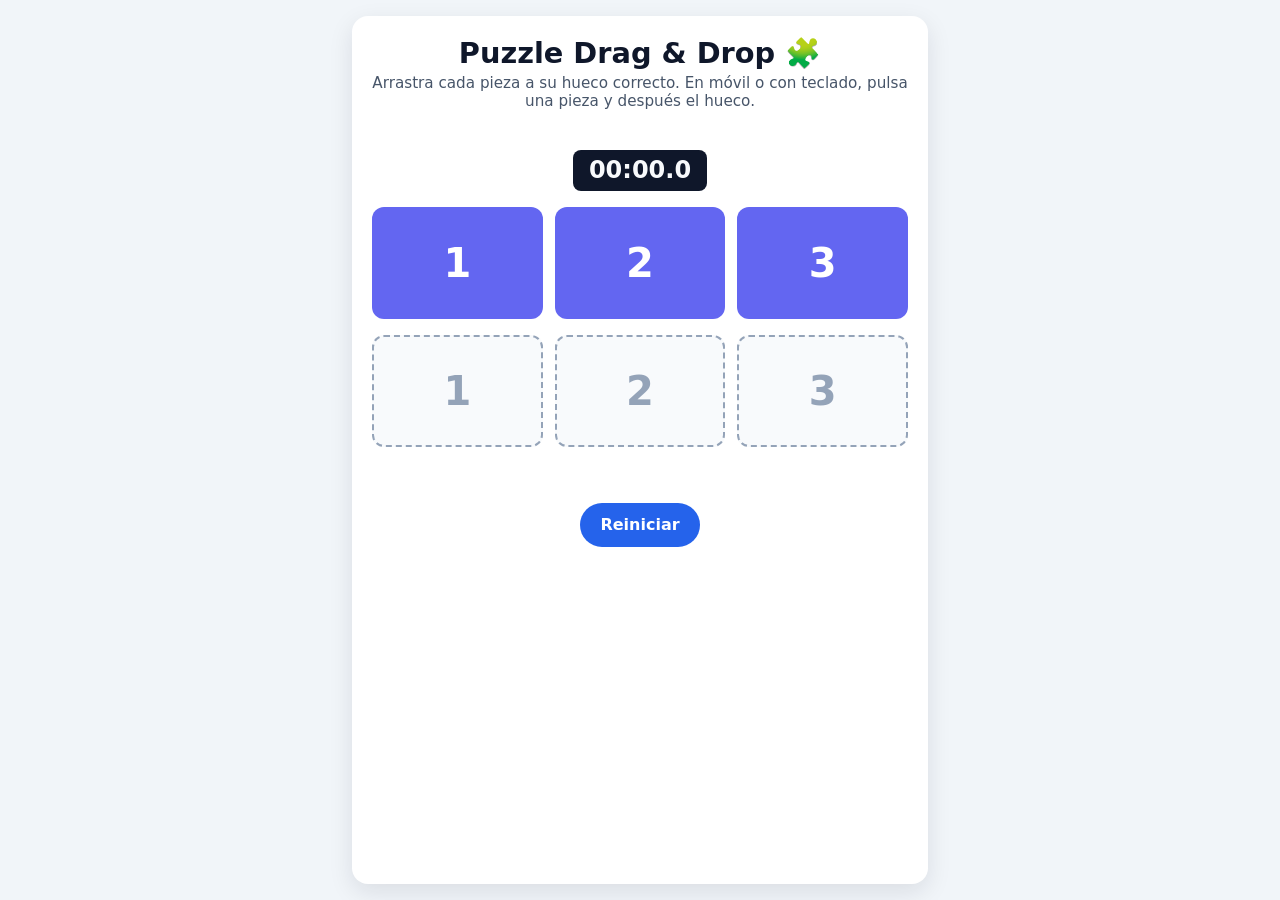
==== Practica-Puzzle-Drag-Drop/index.html @ fbfdaf1f "Add files via upload" ====
<!DOCTYPE html>
<html lang="es">
<head>
  <meta charset="UTF-8">
  <meta name="viewport" content="width=device-width, initial-scale=1.0">
  <title>Puzzle Drag &amp; Drop con temporizador</title>
  <style>
    * { box-sizing: border-box; }

    body {
      margin: 0;
      min-height: 100vh;
      font-family: system-ui, -apple-system, "Segoe UI", Roboto, sans-serif;
      background: #f1f5f9;
      color: #0f172a;
      display: flex;
      justify-content: center;
      padding: 1rem;
    }

    :focus-visible {
      outline: 3px solid #f59e0b;
      outline-offset: 3px;
    }

    .puzzle {
      width: 100%;
      max-width: 36rem;
      background: #ffffff;
      border-radius: 1rem;
      padding: 1.25rem;
      box-shadow: 0 0.5rem 1.5rem rgba(15, 23, 42, 0.1);
      text-align: center;
    }

    h1 {
      font-size: clamp(1.3rem, 5vw, 1.8rem);
      margin: 0 0 0.25rem;
    }

    .instrucciones {
      margin: 0 0 1rem;
      color: #475569;
      font-size: 0.95rem;
    }

    /* Temporizador */
    .temporizador {
      display: inline-block;
      font-size: 1.5rem;
      font-weight: 700;
      font-variant-numeric: tabular-nums;
      background: #0f172a;
      color: #f8fafc;
      padding: 0.4rem 1rem;
      border-radius: 0.5rem;
      margin-bottom: 1rem;
    }

    .temporizador.completado {
      background: #15803d;
    }

    /* Piezas */
    .piezas,
    .huecos {
      display: grid;
      grid-template-columns: repeat(3, 1fr);
      gap: 0.75rem;
      margin-bottom: 1rem;
    }

    .pieza {
      min-height: 5.5rem;
      display: flex;
      align-items: center;
      justify-content: center;
      font-size: 2rem;
      font-weight: 700;
      color: #ffffff;
      background: #6366f1;
      border-radius: 0.75rem;
      cursor: grab;
      user-select: none;
      touch-action: none;
      transition: transform 0.15s ease;
    }

    .pieza:active { cursor: grabbing; }

    .pieza.seleccionada {
      transform: scale(1.06);
      box-shadow: 0 0 0 4px #f59e0b;
    }

    .pieza.colocada {
      cursor: default;
      background: #15803d;
    }

    /* Huecos */
    .hueco {
      min-height: 5.5rem;
      display: flex;
      align-items: center;
      justify-content: center;
      font-size: 2rem;
      font-weight: 700;
      color: #94a3b8;
      border: 2px dashed #94a3b8;
      border-radius: 0.75rem;
      background: #f8fafc;
    }

    .hueco.sobre {
      background: #e0e7ff;
      border-color: #6366f1;
    }

    .hueco.correcto {
      background: #dcfce7;
      border: 2px solid #15803d;
      color: #15803d;
    }

    .hueco.incorrecto {
      border-color: #b91c1c;
    }

    .resultado {
      min-height: 1.5em;
      font-weight: 600;
      margin: 0.5rem 0 1rem;
    }

    .resultado.error { color: #b91c1c; }
    .resultado.ok { color: #15803d; }

    .boton {
      min-height: 2.75rem;
      padding: 0.5rem 1.25rem;
      font: inherit;
      font-weight: 600;
      color: #ffffff;
      background: #2563eb;
      border: 0;
      border-radius: 999px;
      cursor: pointer;
    }

    .boton:hover { background: #1d4ed8; }

    @media (min-width: 40rem) {
      .pieza, .hueco { min-height: 7rem; font-size: 2.5rem; }
    }
  </style>
</head>
<body>

  <main class="puzzle">
    <h1>Puzzle Drag &amp; Drop 🧩</h1>
    <p class="instrucciones">
      Arrastra cada pieza a su hueco correcto. En móvil o con teclado, pulsa una pieza y después el hueco.
    </p>

    <p class="temporizador" id="temporizador" aria-live="off">00:00.0</p>

    <!-- Piezas que el usuario arrastra -->
    <div class="piezas" id="piezas" aria-label="Piezas">
      <div class="pieza" draggable="true" id="pieza-1" data-valor="1" tabindex="0" role="button" aria-label="Pieza 1">1</div>
      <div class="pieza" draggable="true" id="pieza-2" data-valor="2" tabindex="0" role="button" aria-label="Pieza 2">2</div>
      <div class="pieza" draggable="true" id="pieza-3" data-valor="3" tabindex="0" role="button" aria-label="Pieza 3">3</div>
    </div>

    <!-- Huecos donde se sueltan las piezas -->
    <div class="huecos" id="huecos" aria-label="Huecos">
      <div class="hueco" data-correcto="1" tabindex="0" aria-label="Hueco 1">1</div>
      <div class="hueco" data-correcto="2" tabindex="0" aria-label="Hueco 2">2</div>
      <div class="hueco" data-correcto="3" tabindex="0" aria-label="Hueco 3">3</div>
    </div>

    <p class="resultado" id="resultado" aria-live="polite"></p>

    <button type="button" class="boton" id="reiniciar">Reiniciar</button>
  </main>

  <script>
    const piezas = document.querySelectorAll('.pieza');
    const huecos = document.querySelectorAll('.hueco');
    const temporizadorEl = document.getElementById('temporizador');
    const resultado = document.getElementById('resultado');
    const botonReiniciar = document.getElementById('reiniciar');

    let piezaSeleccionada = null;
    let colocadas = 0;
    let inicio = null;          // momento en que empieza el cronómetro
    let intervalo = null;       // referencia del setInterval
    let tiempoFinal = null;

    // ---------- TEMPORIZADOR ----------
    function formatear(ms) {
      const decimas = Math.floor((ms % 1000) / 100);
      const segundos = Math.floor(ms / 1000) % 60;
      const minutos = Math.floor(ms / 60000);
      return `${String(minutos).padStart(2, '0')}:${String(segundos).padStart(2, '0')}.${decimas}`;
    }

    function arrancarCronometro() {
      if (inicio !== null) return; // solo arranca una vez
      inicio = Date.now();
      intervalo = setInterval(() => {
        temporizadorEl.textContent = formatear(Date.now() - inicio);
      }, 100);
    }

    function pararCronometro() {
      clearInterval(intervalo);
      tiempoFinal = Date.now() - inicio;
      temporizadorEl.textContent = formatear(tiempoFinal);
      temporizadorEl.classList.add('completado');
    }

    // ---------- LÓGICA DE COLOCAR PIEZA ----------
    function colocar(pieza, hueco) {
      const valorPieza = pieza.dataset.valor;
      const valorHueco = hueco.dataset.correcto;

      arrancarCronometro();

      if (valorPieza === valorHueco) {
        hueco.textContent = pieza.textContent;
        hueco.classList.remove('sobre', 'incorrecto');
        hueco.classList.add('correcto');
        hueco.dataset.ocupado = 'true';
        pieza.classList.add('colocada');
        pieza.draggable = false;
        pieza.setAttribute('aria-disabled', 'true');
        colocadas++;
        resultado.className = 'resultado ok';
        resultado.textContent = '¡Correcto!';

        if (colocadas === piezas.length) {
          pararCronometro();
          resultado.className = 'resultado ok';
          resultado.textContent = `¡Puzzle completado en ${formatear(tiempoFinal)}!`;
        }
      } else {
        hueco.classList.add('incorrecto');
        resultado.className = 'resultado error';
        resultado.textContent = 'Esa pieza no va en ese hueco. Inténtalo de nuevo.';
      }

      quitarSeleccion();
    }

    function quitarSeleccion() {
      if (piezaSeleccionada) piezaSeleccionada.classList.remove('seleccionada');
      piezaSeleccionada = null;
    }

    // ---------- DRAG & DROP (ratón) ----------
    piezas.forEach(pieza => {
      pieza.addEventListener('dragstart', event => {
        event.dataTransfer.setData('text/plain', pieza.id);
        event.dataTransfer.effectAllowed = 'move';
        pieza.classList.add('seleccionada');
        piezaSeleccionada = pieza;
      });

      pieza.addEventListener('dragend', () => {
        quitarSeleccion();
      });

      // ---------- SELECCIÓN CON TECLADO Y TÁCTIL ----------
      pieza.addEventListener('click', () => {
        if (pieza.classList.contains('colocada')) return;
        quitarSeleccion();
        piezaSeleccionada = pieza;
        pieza.classList.add('seleccionada');
        resultado.className = 'resultado';
        resultado.textContent = 'Pieza seleccionada. Ahora pulsa su hueco.';
      });

      pieza.addEventListener('keydown', event => {
        if (event.key === 'Enter' || event.key === ' ') {
          event.preventDefault();
          pieza.click();
        }
      });
    });

    huecos.forEach(hueco => {
      hueco.addEventListener('dragover', event => {
        event.preventDefault(); // necesario para permitir soltar
        hueco.classList.add('sobre');
      });

      hueco.addEventListener('dragleave', () => {
        hueco.classList.remove('sobre');
      });

      hueco.addEventListener('drop', event => {
        event.preventDefault();
        hueco.classList.remove('sobre');
        const id = event.dataTransfer.getData('text/plain');
        const pieza = document.getElementById(id);
        if (pieza && !hueco.dataset.ocupado) colocar(pieza, hueco);
      });

      // ---------- SELECCIÓN CON TECLADO Y TÁCTIL ----------
      hueco.addEventListener('click', () => {
        if (!piezaSeleccionada || hueco.dataset.ocupado) return;
        colocar(piezaSeleccionada, hueco);
      });

      hueco.addEventListener('keydown', event => {
        if (event.key === 'Enter' || event.key === ' ') {
          event.preventDefault();
          hueco.click();
        }
      });
    });

    // ---------- REINICIAR ----------
    botonReiniciar.addEventListener('click', () => {
      clearInterval(intervalo);
      inicio = null;
      colocadas = 0;
      tiempoFinal = null;
      temporizadorEl.textContent = '00:00.0';
      temporizadorEl.classList.remove('completado');
      resultado.className = 'resultado';
      resultado.textContent = '';

      piezas.forEach(p => {
        p.classList.remove('colocada', 'seleccionada');
        p.draggable = true;
        p.removeAttribute('aria-disabled');
      });

      huecos.forEach(h => {
        h.textContent = h.dataset.correcto;
        h.classList.remove('correcto', 'incorrecto', 'sobre');
        delete h.dataset.ocupado;
      });

      piezaSeleccionada = null;
    });
  </script>

</body>
</html>
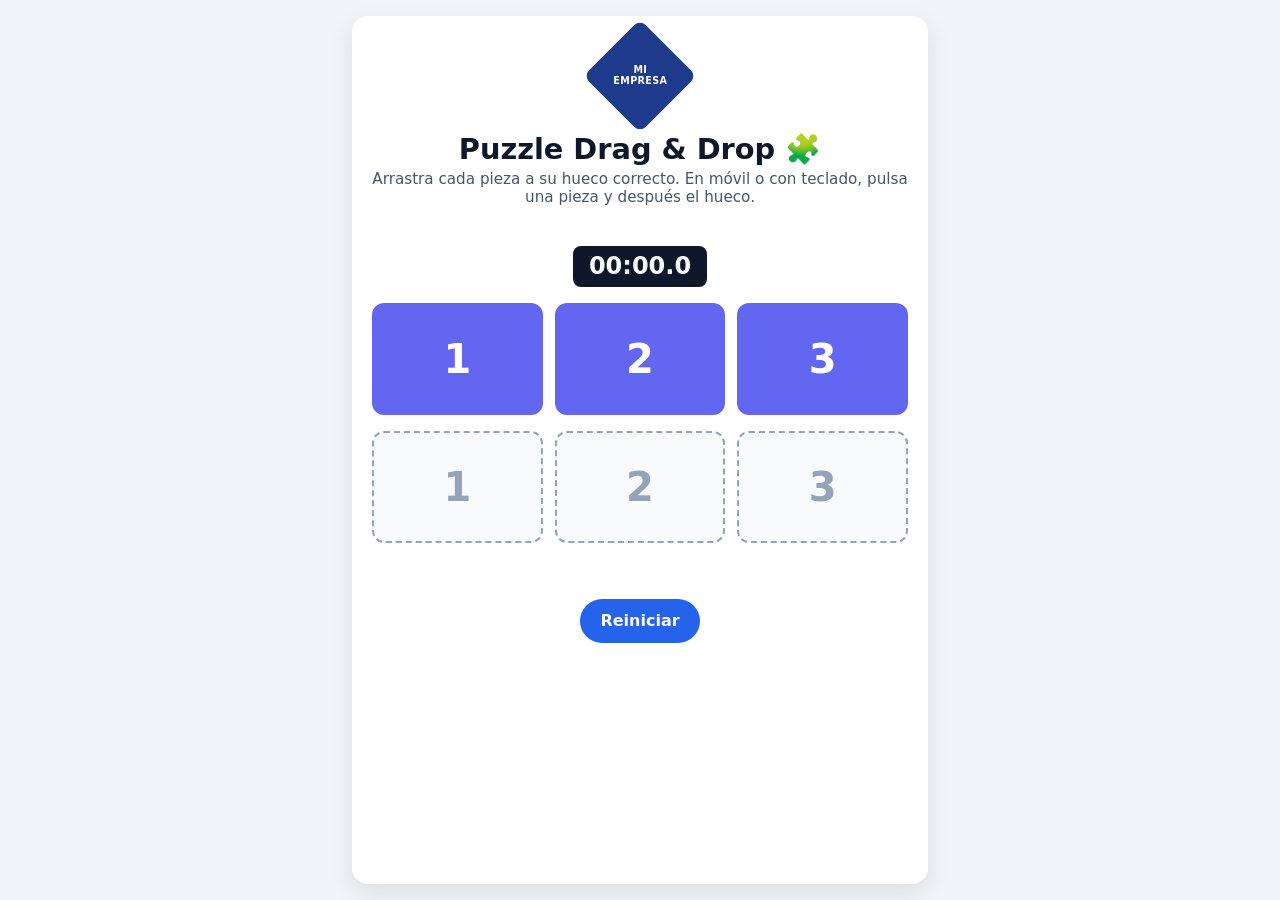
==== commit 219e4006: "Add files via upload" ====
--- a/Practica-Puzzle-Drag-Drop/index.html
+++ b/Practica-Puzzle-Drag-Drop/index.html
@@ -31,6 +31,34 @@
       padding: 1.25rem;
       box-shadow: 0 0.5rem 1.5rem rgba(15, 23, 42, 0.1);
       text-align: center;
+    }
+
+    /* Logo de ejemplo en forma de rombo (sustituir por el logo propio si se tiene) */
+    .logo {
+      display: flex;
+      justify-content: center;
+      margin-bottom: 1rem;
+    }
+
+    .rombo {
+      width: 5rem;
+      height: 5rem;
+      background: #1e3a8a;
+      transform: rotate(45deg);
+      border-radius: 0.5rem;
+      display: flex;
+      align-items: center;
+      justify-content: center;
+    }
+
+    .rombo span {
+      transform: rotate(-45deg);
+      color: #ffffff;
+      font-size: 0.6rem;
+      font-weight: 800;
+      text-align: center;
+      line-height: 1.1;
+      letter-spacing: 0.04em;
     }
 
     h1 {
@@ -158,6 +186,9 @@
 <body>
 
   <main class="puzzle">
+    <div class="logo" aria-hidden="true">
+      <div class="rombo"><span>MI<br>EMPRESA</span></div>
+    </div>
     <h1>Puzzle Drag &amp; Drop 🧩</h1>
     <p class="instrucciones">
       Arrastra cada pieza a su hueco correcto. En móvil o con teclado, pulsa una pieza y después el hueco.
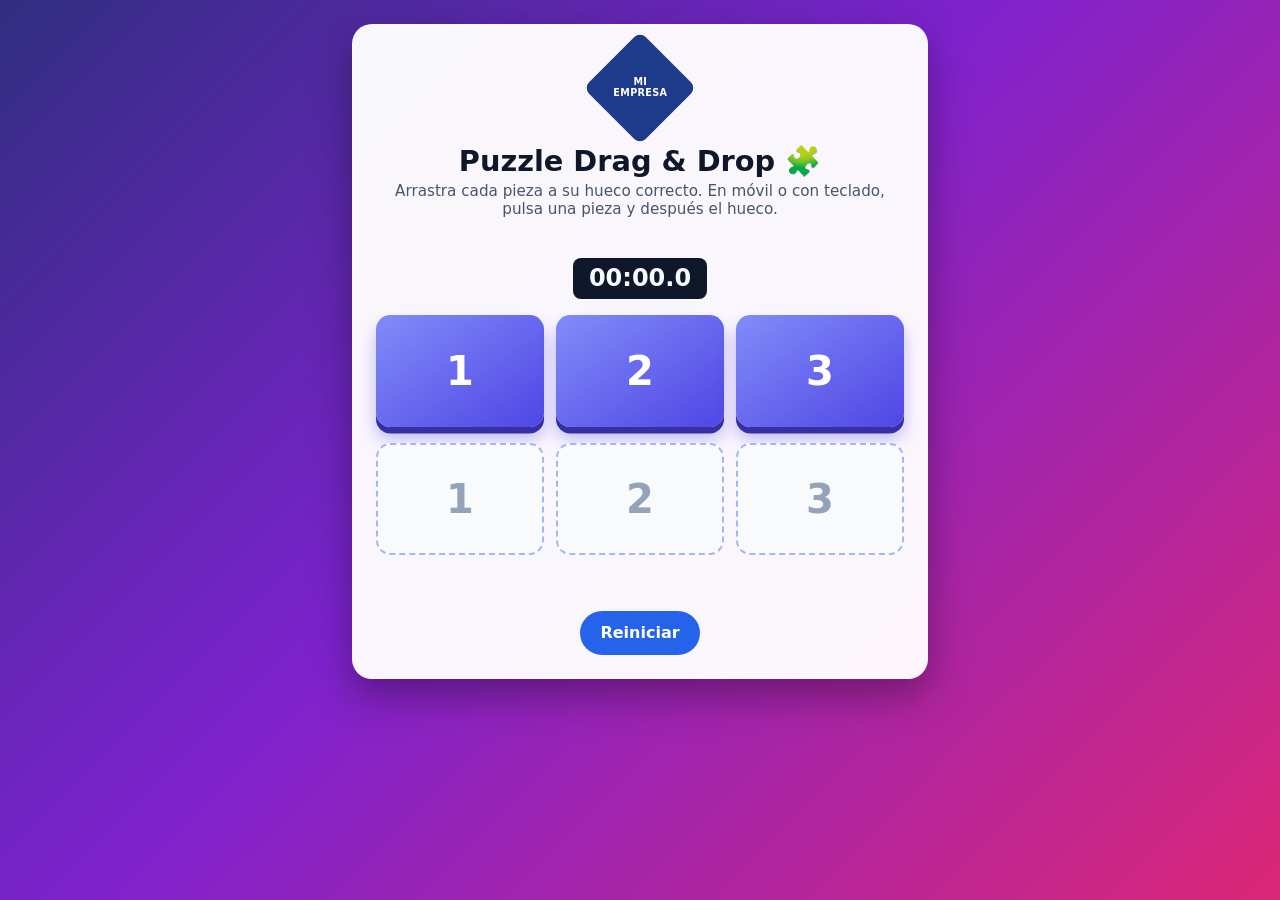
==== commit 62ba67d0: "Add files via upload" ====
--- a/Practica-Puzzle-Drag-Drop/index.html
+++ b/Practica-Puzzle-Drag-Drop/index.html
@@ -11,11 +11,32 @@
       margin: 0;
       min-height: 100vh;
       font-family: system-ui, -apple-system, "Segoe UI", Roboto, sans-serif;
-      background: #f1f5f9;
+      background: linear-gradient(135deg, #312e81 0%, #7e22ce 45%, #db2777 100%);
       color: #0f172a;
       display: flex;
       justify-content: center;
-      padding: 1rem;
+      align-items: flex-start;
+      padding: 1.5rem 1rem;
+      overflow-x: hidden;
+    }
+
+    /* Confeti al completar el puzzle */
+    .confeti {
+      position: fixed;
+      top: -2rem;
+      width: 0.6rem;
+      height: 0.9rem;
+      border-radius: 0.15rem;
+      pointer-events: none;
+      animation: caer 2.4s linear forwards;
+      z-index: 20;
+    }
+
+    @keyframes caer {
+      to {
+        transform: translateY(110vh) rotate(720deg);
+        opacity: 0;
+      }
     }
 
     :focus-visible {
@@ -26,11 +47,17 @@
     .puzzle {
       width: 100%;
       max-width: 36rem;
-      background: #ffffff;
-      border-radius: 1rem;
-      padding: 1.25rem;
-      box-shadow: 0 0.5rem 1.5rem rgba(15, 23, 42, 0.1);
+      background: rgba(255, 255, 255, 0.96);
+      border-radius: 1.25rem;
+      padding: 1.5rem;
+      box-shadow: 0 1rem 2.5rem rgba(0, 0, 0, 0.35);
       text-align: center;
+      animation: entrar 0.6s ease-out;
+    }
+
+    @keyframes entrar {
+      from { opacity: 0; transform: translateY(1rem) scale(0.98); }
+      to { opacity: 1; transform: none; }
     }
 
     /* Logo de ejemplo en forma de rombo (sustituir por el logo propio si se tiene) */
@@ -104,26 +131,39 @@
       align-items: center;
       justify-content: center;
       font-size: 2rem;
-      font-weight: 700;
+      font-weight: 800;
       color: #ffffff;
-      background: #6366f1;
-      border-radius: 0.75rem;
+      background: linear-gradient(145deg, #818cf8, #4f46e5);
+      border-radius: 0.9rem;
+      box-shadow: 0 0.4rem 0 #3730a3, 0 0.75rem 1rem rgba(79, 70, 229, 0.35);
       cursor: grab;
       user-select: none;
       touch-action: none;
-      transition: transform 0.15s ease;
+      transition: transform 0.2s ease, box-shadow 0.2s ease;
+    }
+
+    .pieza:hover:not(.colocada) {
+      transform: translateY(-3px);
     }
 
     .pieza:active { cursor: grabbing; }
 
     .pieza.seleccionada {
       transform: scale(1.06);
-      box-shadow: 0 0 0 4px #f59e0b;
+      box-shadow: 0 0 0 4px #fbbf24, 0 0.75rem 1rem rgba(251, 191, 36, 0.4);
     }
 
     .pieza.colocada {
       cursor: default;
-      background: #15803d;
+      background: linear-gradient(145deg, #4ade80, #15803d);
+      box-shadow: 0 0.4rem 0 #14532d;
+      animation: pop 0.45s ease-out;
+    }
+
+    @keyframes pop {
+      0% { transform: scale(0.7); }
+      70% { transform: scale(1.12); }
+      100% { transform: scale(1); }
     }
 
     /* Huecos */
@@ -135,20 +175,23 @@
       font-size: 2rem;
       font-weight: 700;
       color: #94a3b8;
-      border: 2px dashed #94a3b8;
-      border-radius: 0.75rem;
+      border: 2px dashed #a5b4fc;
+      border-radius: 0.9rem;
       background: #f8fafc;
+      transition: background 0.2s ease, transform 0.2s ease;
     }
 
     .hueco.sobre {
       background: #e0e7ff;
       border-color: #6366f1;
+      transform: scale(1.04);
     }
 
     .hueco.correcto {
       background: #dcfce7;
       border: 2px solid #15803d;
       color: #15803d;
+      animation: pop 0.45s ease-out;
     }
 
     .hueco.incorrecto {
@@ -274,6 +317,7 @@
           pararCronometro();
           resultado.className = 'resultado ok';
           resultado.textContent = `¡Puzzle completado en ${formatear(tiempoFinal)}!`;
+          lanzarConfeti();
         }
       } else {
         hueco.classList.add('incorrecto');
@@ -282,6 +326,20 @@
       }
 
       quitarSeleccion();
+    }
+
+    // Crea piezas de confeti de colores que caen por la pantalla
+    function lanzarConfeti() {
+      const colores = ['#f43f5e', '#fbbf24', '#22c55e', '#3b82f6', '#a855f7', '#f97316'];
+      for (let i = 0; i < 60; i++) {
+        const c = document.createElement('span');
+        c.className = 'confeti';
+        c.style.left = Math.random() * 100 + 'vw';
+        c.style.background = colores[i % colores.length];
+        c.style.animationDelay = Math.random() * 0.6 + 's';
+        document.body.appendChild(c);
+        setTimeout(() => c.remove(), 3500);
+      }
     }
 
     function quitarSeleccion() {
